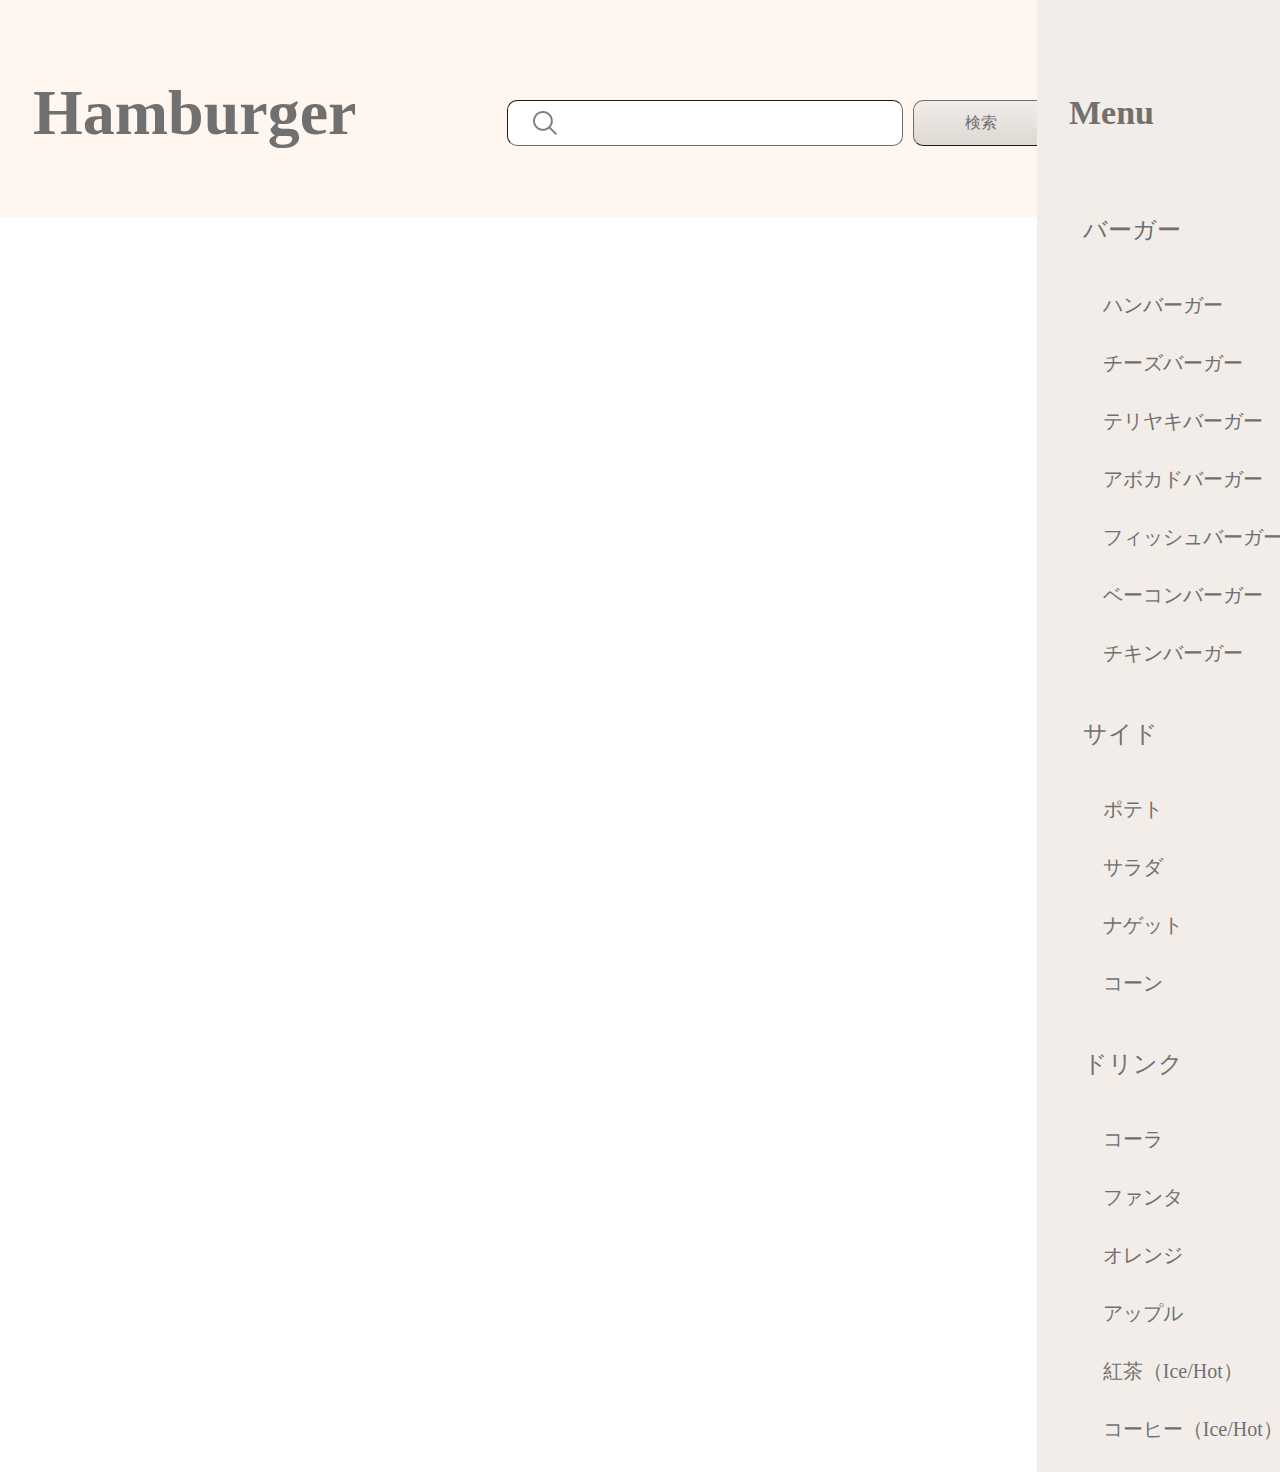
==== front.html @ cde48e70 "add new file" ====
<!DOCTYPE html>
<html lang="ja">
<head>
    <meta charset="UTF-8">
    <meta http-equiv="X-UA-Compatible" content="IE=edge">
    <meta name="viewport" content="width=device-width, initial-scale=1.0">
    <title>Hamburger</title>
    <link rel="stylesheet" href="css/reset.css">
    <link rel="stylesheet" href="css/style.css">
    <link href="https://use.fontawesome.com/releases/v5.6.1/css/all.css" rel="stylesheet">
    <script src="https://ajax.googleapis.com/ajax/libs/jquery/3.5.1/jquery.min.js"></script>
</head>
<body>
    <header class="l-header">
        <div class="l-header__left">
            <h1 class="l-header__left__head"><a href="front.html" class="l-header__left--color l-header__left--size">Hamburger</a></h1>
            <form action="search.html" method="get" class="p-form">
                <input type="search" class="c-search">
                <input type="submit" value="検索" class="c-submit">
            </form>
        </div>
        
        <div class="l-header__right">
            <button class="p-menu">Menu</button>
            <div class="p-sidebar">
                <span class="c-close">×</span>
                <dl class="p-sidebar__burger">
                    <dt><a href="#" class="u-sidebar-color">バーガー</a></dt>
                    <dd><a href="#" class="u-sidebar-color">ハンバーガー</a></dd>
                    <dd><a href="#" class="u-sidebar-color">チーズバーガー</a></dd>
                    <dd><a href="#" class="u-sidebar-color">テリヤキバーガー</a></dd>
                    <dd><a href="#" class="u-sidebar-color">アボカドバーガー</a></dd>
                    <dd><a href="#" class="u-sidebar-color">フィッシュバーガー</a></dd>
                    <dd><a href="#" class="u-sidebar-color">ベーコンバーガー</a></dd>
                    <dd><a href="#" class="u-sidebar-color">チキンバーガー</a></dd>
                </dl>
    
                <dl class="u-sidebar-margin">
                    <dt><a href="#" class="u-sidebar-color">サイド</a></dt>
                    <dd><a href="#" class="u-sidebar-color">ポテト</a></dd>
                    <dd><a href="#" class="u-sidebar-color">サラダ</a></dd>
                    <dd><a href="#" class="u-sidebar-color">ナゲット</a></dd>
                    <dd><a href="#" class="u-sidebar-color">コーン</a></dd>
                </dl>
    
                <dl class="u-sidebar-margin">
                    <dt><a href="#" class="u-sidebar-color">ドリンク</a></dt>
                    <dd><a href="#" class="u-sidebar-color">コーラ</a></dd>
                    <dd><a href="#" class="u-sidebar-color">ファンタ</a></dd>
                    <dd><a href="#" class="u-sidebar-color">オレンジ</a></dd>
                    <dd><a href="#" class="u-sidebar-color">アップル</a></dd>
                    <dd><a href="#" class="u-sidebar-color">紅茶（Ice/Hot）</a></dd>
                    <dd><a href="#" class="u-sidebar-color">コーヒー（Ice/Hot）</a></dd>
                </dl>
            </div>
        </div>
    </header>

    <main class="l-main">
        
    </main>

    <footer class="l-footer">

    </footer>

    <script src="js/script.js"></script>
</body>
</html>
---- css/style.css ----
@charset "UTF-8";
* {
  -webkit-box-sizing: border-box;
          box-sizing: border-box;
}

html {
  font-size: 62.5%;
}

body {
  overflow-x: hidden;
}

body.js-open {
  position: fixed;
  top: 0;
  left: 0;
  right: 0;
  z-index: 100;
  background: rgba(0, 0, 0, 0.4);
  -webkit-transition: all 500ms;
  transition: all 500ms;
}

li {
  list-style-type: none;
}

a {
  text-decoration: none;
  display: inline-block;
  color: black;
}

h1, h2, h3, h4, h5 {
  font-family: Roboto;
}

.l-header__left {
  background-color: #FFF7EF;
}

.l-header__left.js-open {
  background: rgba(0, 0, 0, 0.4);
}

@media (min-width: 1025px) {
  .l-header__left {
    display: -webkit-box;
    display: -ms-flexbox;
    display: flex;
    height: 21.7rem;
  }
}

.l-header__left__head {
  padding: 4rem 0 0;
  text-align: center;
}

@media (min-width: 1025px) {
  .l-header__left__head {
    padding: 6.5rem 0 0 3.3rem;
  }
}

.l-header__left--color {
  color: #707070;
}

.l-header__left--size {
  font-size: 4rem;
}

@media (min-width: 1025px) {
  .l-header__left--size {
    font-size: 6.4rem;
  }
}

.c-search {
  width: 23rem;
  height: 4.6rem;
  background-image: url("../../../img/パス 270.png");
  background-repeat: no-repeat;
  background-position: 7% center;
  border-radius: 10px;
  font-size: 25px;
  border-color: #707070;
  border-width: 1px;
}

.c-search.js-open {
  background: rgba(0, 0, 0, 0.4);
}

@media (min-width: 600px) {
  .c-search {
    width: 39.6rem;
  }
}

.c-submit {
  width: 7.8rem;
  height: 4.6rem;
  font-size: 1.6rem;
  color: #707070;
  margin: 0 0 0 1rem;
  border-radius: 10px;
  border-color: #707070;
  border-width: 1px;
  background: -webkit-gradient(linear, left top, left bottom, from(#F2EDE9), to(#DED8D3));
  background: linear-gradient(#F2EDE9, #DED8D3);
  cursor: pointer;
}

.c-submit.js-open {
  background: rgba(0, 0, 0, 0.4);
}

@media (min-width: 600px) {
  .c-submit {
    width: 13.6rem;
  }
}

.c-close {
  font-size: 700%;
  font-weight: bold;
  position: absolute;
  top: 5px;
  right: 17%;
  color: #707070;
  cursor: pointer;
}

@media (min-width: 600px) {
  .c-close {
    right: 58%;
  }
}

@media (min-width: 1025px) {
  .c-close {
    display: none;
  }
}

.p-form {
  display: -webkit-box;
  display: -ms-flexbox;
  display: flex;
  -webkit-box-pack: center;
      -ms-flex-pack: center;
          justify-content: center;
  padding: 4rem 0 4rem;
}

@media (min-width: 1025px) {
  .p-form {
    padding: 0;
    margin: 10rem 0 0 15rem;
  }
}

.p-menu {
  border-style: none;
  background-color: transparent;
  position: absolute;
  font-size: 2.0rem;
  font-family: Roboto;
  font-weight: bold;
  color: #707070;
  top: 14px;
  right: 16px;
}

@media (min-width: 600px) {
  .p-menu {
    font-size: 3.4rem;
  }
}

@media (min-width: 1025px) {
  .p-menu {
    z-index: 110;
    top: 8.6rem;
    right: 12rem;
  }
}

.p-sidebar {
  -webkit-transition: all 200ms 0s ease;
  transition: all 200ms 0s ease;
  position: fixed;
  top: 0;
  left: 100%;
  background: #F2EDE9;
  width: 100vw;
  height: 100vh;
  z-index: 110;
  overflow-y: auto;
}

@media (min-width: 1025px) {
  .p-sidebar {
    position: static;
    left: 81%;
    position: absolute;
    z-index: auto;
    height: auto;
    overflow-y: visible;
  }
}

.p-sidebar dt {
  font-size: 2.4rem;
  padding: 0 0 4.2rem 4.6rem;
  font-weight: normal;
}

.p-sidebar dd {
  font-size: 2.0rem;
  padding: 0 0 2.8rem 6.6rem;
  font-weight: normal;
}

.p-sidebar__burger {
  margin: 21.2rem 0 0 0;
}

.p-sidebar.js-open {
  left: 10%;
}

@media (min-width: 600px) {
  .p-sidebar.js-open {
    left: 55%;
  }
}

.u-sidebar-color {
  color: #707070;
}

.u-sidebar-margin {
  margin-top: 2rem;
}
/*# sourceMappingURL=style.css.map */
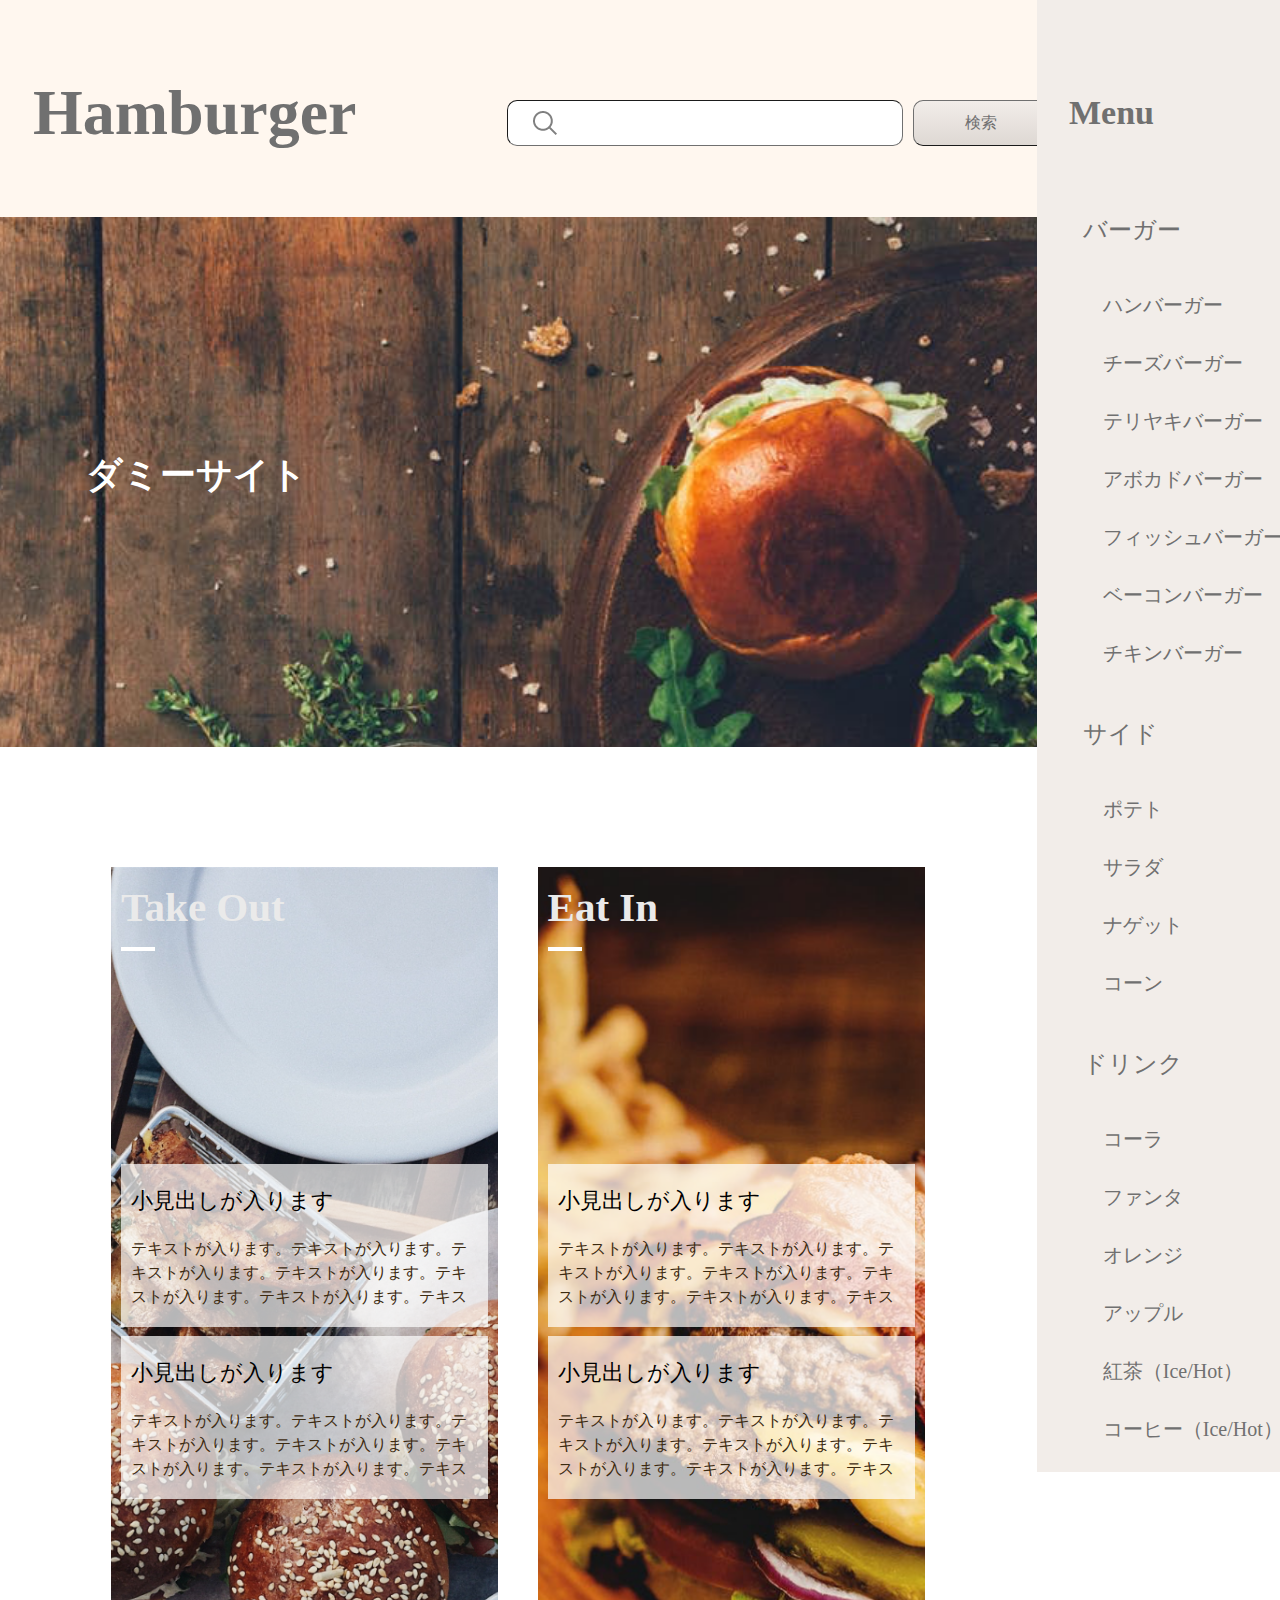
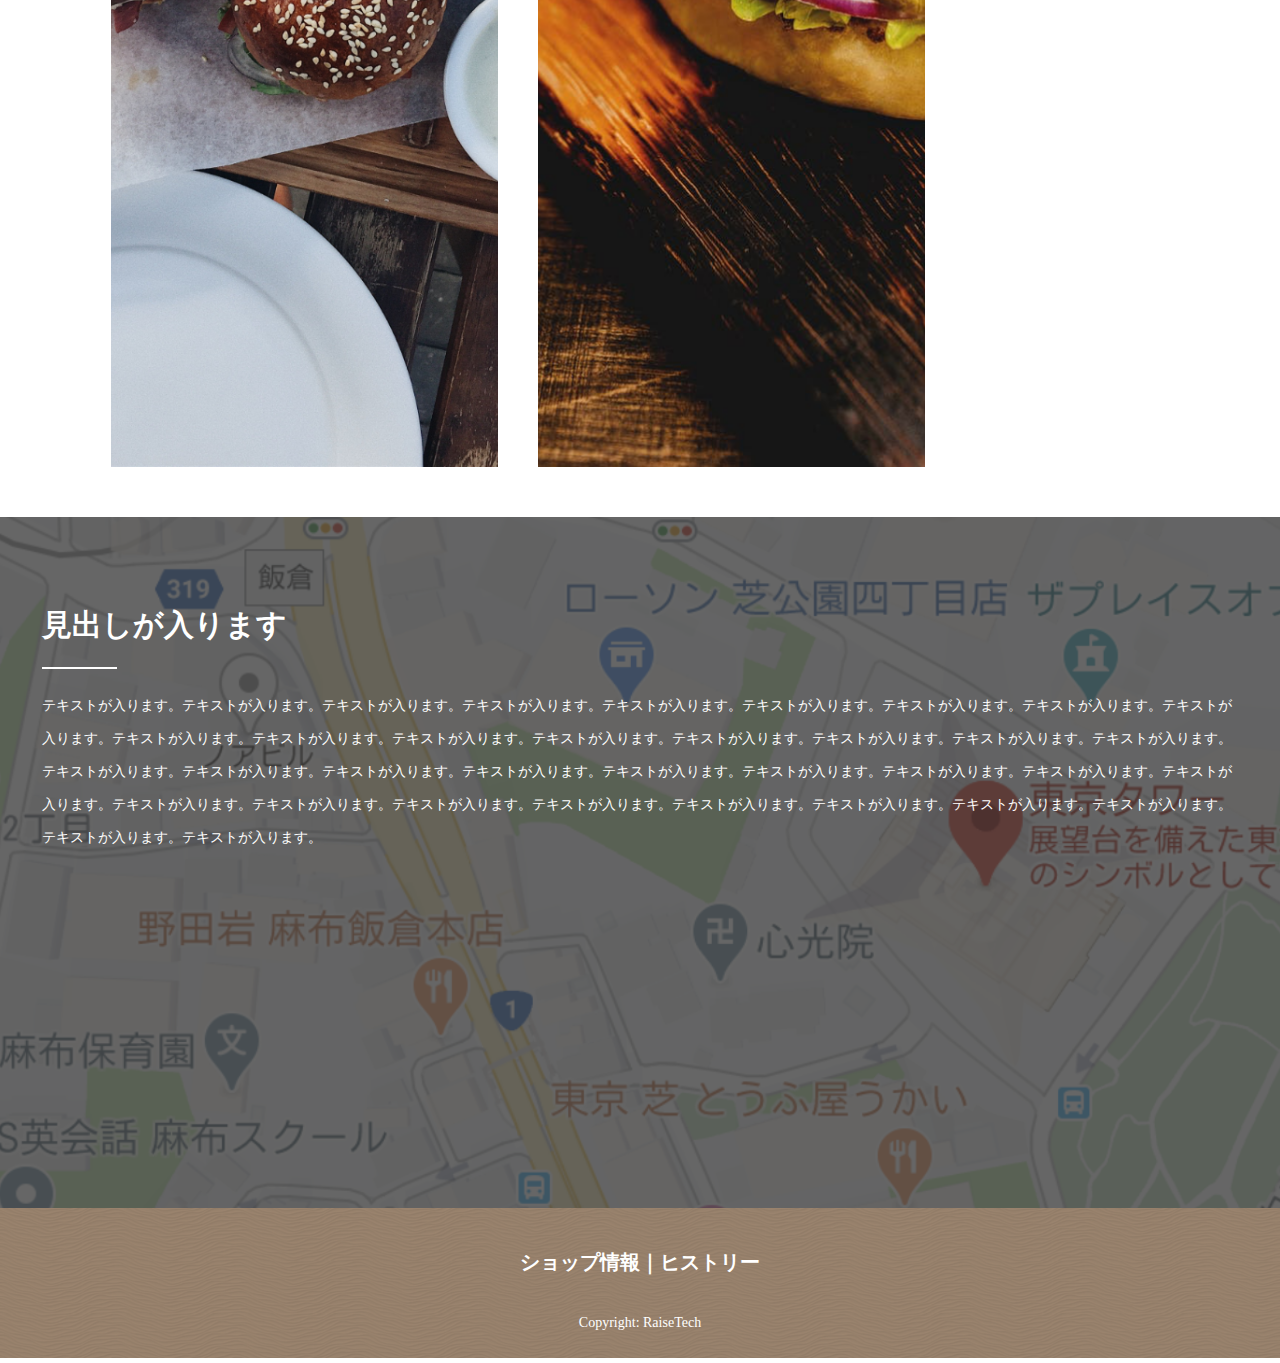
==== commit 63805688: "add new file" ====
--- a/front.html
+++ b/front.html
@@ -57,11 +57,56 @@
     </header>
 
     <main class="l-main">
-        
+        <figure class="p-top-image">
+            <img src="img/3ba5a44414bb3c0885c27ff614596431.png" alt="" class="p-top-image__img">
+            <h2 class="p-top-image__head p-top-image--size">ダミーサイト</h2>
+        </figure>
+        <div class="p-container-card">
+            <article class="p-card-out">
+                <img src="img/three-burgers-on-brown-wooden-tray-between-white-ceramic-6@2x.png" alt="Take Out Image" class="p-card-out__img">
+                <h3 class="p-card__head">Take Out</h3>
+                <span class="p-card__line"></span>
+                <div class="p-card__body1">
+                    <h4 class="p-card__body1__head">小見出しが入ります</h4>
+                    <p class="p-card__body1__text">テキストが入ります。テキストが入ります。テキストが入ります。テキストが入ります。テキストが入ります。テキストが入ります。テキストが入ります。テキストが入ります。テキストが入ります。テキストが入ります。テキストが入ります。テキストが入ります。</p>
+                </div>
+                <div class="p-card__body2">
+                    <h4 class="p-card__body2__head">小見出しが入ります</h4>
+                    <p class="p-card__body2__text">テキストが入ります。テキストが入ります。テキストが入ります。テキストが入ります。テキストが入ります。テキストが入ります。テキストが入ります。テキストが入ります。テキストが入ります。テキストが入ります。テキストが入ります。テキストが入ります。</p>
+                </div>
+            </article>
+            <article class="p-card-in">
+                <img src="img/473d814b175bd517b56eb309f2958725.png" alt="" class="p-card-in__img">
+                <h3 class="p-card__head">Eat In</h3>
+                <span class="p-card__line"></span>
+                <div class="p-card__body1">
+                    <h4 class="p-card__body1__head">小見出しが入ります</h4>
+                    <p class="p-card__body1__text">テキストが入ります。テキストが入ります。テキストが入ります。テキストが入ります。テキストが入ります。テキストが入ります。テキストが入ります。テキストが入ります。テキストが入ります。テキストが入ります。テキストが入ります。テキストが入ります。</p>
+                </div>
+                <div class="p-card__body2">
+                    <h4 class="p-card__body2__head">小見出しが入ります</h4>
+                    <p class="p-card__body2__text">テキストが入ります。テキストが入ります。テキストが入ります。テキストが入ります。テキストが入ります。テキストが入ります。テキストが入ります。テキストが入ります。テキストが入ります。テキストが入ります。テキストが入ります。テキストが入ります。</p>
+                </div>
+            </article>
+        </div>
+
+        <div class="p-map">
+            <img src="img/スクリーンショット 2020-02-10 11.47.42.png" alt="" class="p-map__img">
+            <div class="p-map__wrap">
+                <h5 class="p-map__wrap__head">見出しが入ります</h5>
+                <span class="p-map__wrap__line"></span>
+                <p class="p-map__wrap__text">テキストが入ります。テキストが入ります。テキストが入ります。テキストが入ります。テキストが入ります。テキストが入ります。テキストが入ります。テキストが入ります。テキストが入ります。テキストが入ります。テキストが入ります。テキストが入ります。テキストが入ります。テキストが入ります。テキストが入ります。テキストが入ります。テキストが入ります。テキストが入ります。テキストが入ります。テキストが入ります。テキストが入ります。テキストが入ります。テキストが入ります。テキストが入ります。テキストが入ります。テキストが入ります。テキストが入ります。テキストが入ります。テキストが入ります。テキストが入ります。テキストが入ります。テキストが入ります。テキストが入ります。テキストが入ります。テキストが入ります。テキストが入ります。</p>
+            </div>
+            <div class="p-map__wrap-thin"></div>
+        </div>
     </main>
 
     <footer class="l-footer">
-
+        <img src="img/レイヤー -7@2x.png" alt=""  class="l-footer__img">
+        <div class="l-footer__wrap">
+            <h6 class="l-footer__wrap__head">ショップ情報｜ヒストリー</h6>
+            <p class="l-footer__wrap__text">Copyright: RaiseTech</p>
+        </div>
     </footer>
 
     <script src="js/script.js"></script>
--- a/css/style.css
+++ b/css/style.css
@@ -77,6 +77,36 @@
   .l-header__left--size {
     font-size: 6.4rem;
   }
+}
+
+.l-footer {
+  position: relative;
+}
+
+.l-footer__img {
+  width: 100vw;
+  height: 15rem;
+}
+
+.l-footer__wrap {
+  width: 100vw;
+  position: absolute;
+  top: 0;
+  left: 0;
+  color: white;
+}
+
+.l-footer__wrap__head {
+  font-size: 2rem;
+  margin: 3.9rem 0 0 0;
+  text-align: center;
+}
+
+.l-footer__wrap__text {
+  width: 100%;
+  font-size: 1.4rem;
+  margin: 3.5rem auto 3rem;
+  text-align: center;
 }
 
 .c-search {
@@ -240,6 +270,227 @@
   }
 }
 
+.p-top-image {
+  position: relative;
+}
+
+.p-top-image__img {
+  -o-object-fit: cover;
+     object-fit: cover;
+  width: 100%;
+  height: 285px;
+}
+
+@media (min-width: 1025px) {
+  .p-top-image__img {
+    width: 81%;
+    height: 530px;
+  }
+}
+
+.p-top-image__head {
+  position: absolute;
+  top: 119px;
+  left: 25px;
+}
+
+@media (min-width: 600px) {
+  .p-top-image__head {
+    left: 86px;
+  }
+}
+
+@media (min-width: 1025px) {
+  .p-top-image__head {
+    top: 231px;
+    left: 86px;
+  }
+}
+
+.p-top-image--size {
+  font-size: 36px;
+  color: white;
+}
+
+.p-card-out {
+  padding: 2rem 2rem 0;
+  position: relative;
+}
+
+.p-card-out__img {
+  width: 100%;
+  height: 642px;
+  -o-object-fit: cover;
+     object-fit: cover;
+}
+
+@media (min-width: 1025px) {
+  .p-card-out__img {
+    height: 120rem;
+  }
+}
+
+.p-card-in {
+  padding: 2rem 2rem 0;
+  position: relative;
+}
+
+.p-card-in__img {
+  width: 100%;
+  height: 642px;
+  -o-object-fit: cover;
+     object-fit: cover;
+}
+
+@media (min-width: 1025px) {
+  .p-card-in__img {
+    height: 120rem;
+  }
+}
+
+.p-card__head {
+  position: absolute;
+  top: 3rem;
+  left: 3rem;
+  font-size: 41px;
+  font-family: Roboto;
+  color: #EAEAEA;
+}
+
+.p-card__line {
+  display: block;
+  position: absolute;
+  content: "";
+  width: 34px;
+  height: 4px;
+  background-color: white;
+  top: 10rem;
+  left: 3rem;
+}
+
+.p-card__body1 {
+  position: absolute;
+  top: 317px;
+  left: 30px;
+  right: 30px;
+  background-color: rgba(255, 255, 255, 0.7);
+  height: 163px;
+}
+
+.p-card__body1__head {
+  font-size: 22px;
+  font-weight: normal;
+  padding: 2rem 0 2rem 1rem;
+}
+
+.p-card__body1__text {
+  font-size: 16px;
+  padding: 0 1rem 0 1rem;
+  color: #3C2A10;
+  overflow: hidden;
+  height: 71px;
+}
+
+.p-card__body2 {
+  position: absolute;
+  top: 489px;
+  left: 30px;
+  right: 30px;
+  background-color: rgba(255, 255, 255, 0.7);
+  height: 163px;
+}
+
+.p-card__body2__head {
+  font-size: 22px;
+  font-weight: normal;
+  padding: 2rem 0 2rem 1rem;
+}
+
+.p-card__body2__text {
+  font-size: 16px;
+  padding: 0 1rem 0 1rem;
+  color: #3C2A10;
+  overflow: hidden;
+  height: 71px;
+}
+
+.p-container-card {
+  margin-bottom: 5rem;
+}
+
+@media (min-width: 600px) {
+  .p-container-card {
+    display: -webkit-box;
+    display: -ms-flexbox;
+    display: flex;
+    padding: 2rem 2rem 0 2rem;
+  }
+}
+
+@media (min-width: 1025px) {
+  .p-container-card {
+    width: 81%;
+    padding: 10rem 9.2rem 0 9.1rem;
+  }
+}
+
+.p-map {
+  position: relative;
+}
+
+.p-map__img {
+  height: 69.1rem;
+  -o-object-fit: cover;
+     object-fit: cover;
+}
+
+.p-map__wrap {
+  width: 100vw;
+  position: absolute;
+  top: 0;
+  left: 0;
+  height: 41.5rem;
+  padding: 3.5rem 4.2rem 0;
+  background: rgba(0, 0, 0, 0.6);
+  color: white;
+  z-index: 100;
+}
+
+.p-map__wrap__head {
+  font-size: 30px;
+  font-family: auto;
+}
+
+.p-map__wrap__line {
+  display: block;
+  content: "";
+  width: 75px;
+  height: 2px;
+  background-color: white;
+  margin-top: -3rem;
+}
+
+.p-map__wrap__text {
+  margin-top: 2rem;
+  font-size: 1.4rem;
+  line-height: 33px;
+}
+
+.p-map__wrap-thin {
+  position: absolute;
+  top: 41.5rem;
+  left: 0;
+  background: rgba(0, 0, 0, 0.3);
+  width: 100vw;
+  height: 27.6rem;
+}
+
+@media (min-width: 600px) {
+  .p-map__wrap-thin {
+    background: rgba(0, 0, 0, 0.6);
+  }
+}
+
 .u-sidebar-color {
   color: #707070;
 }
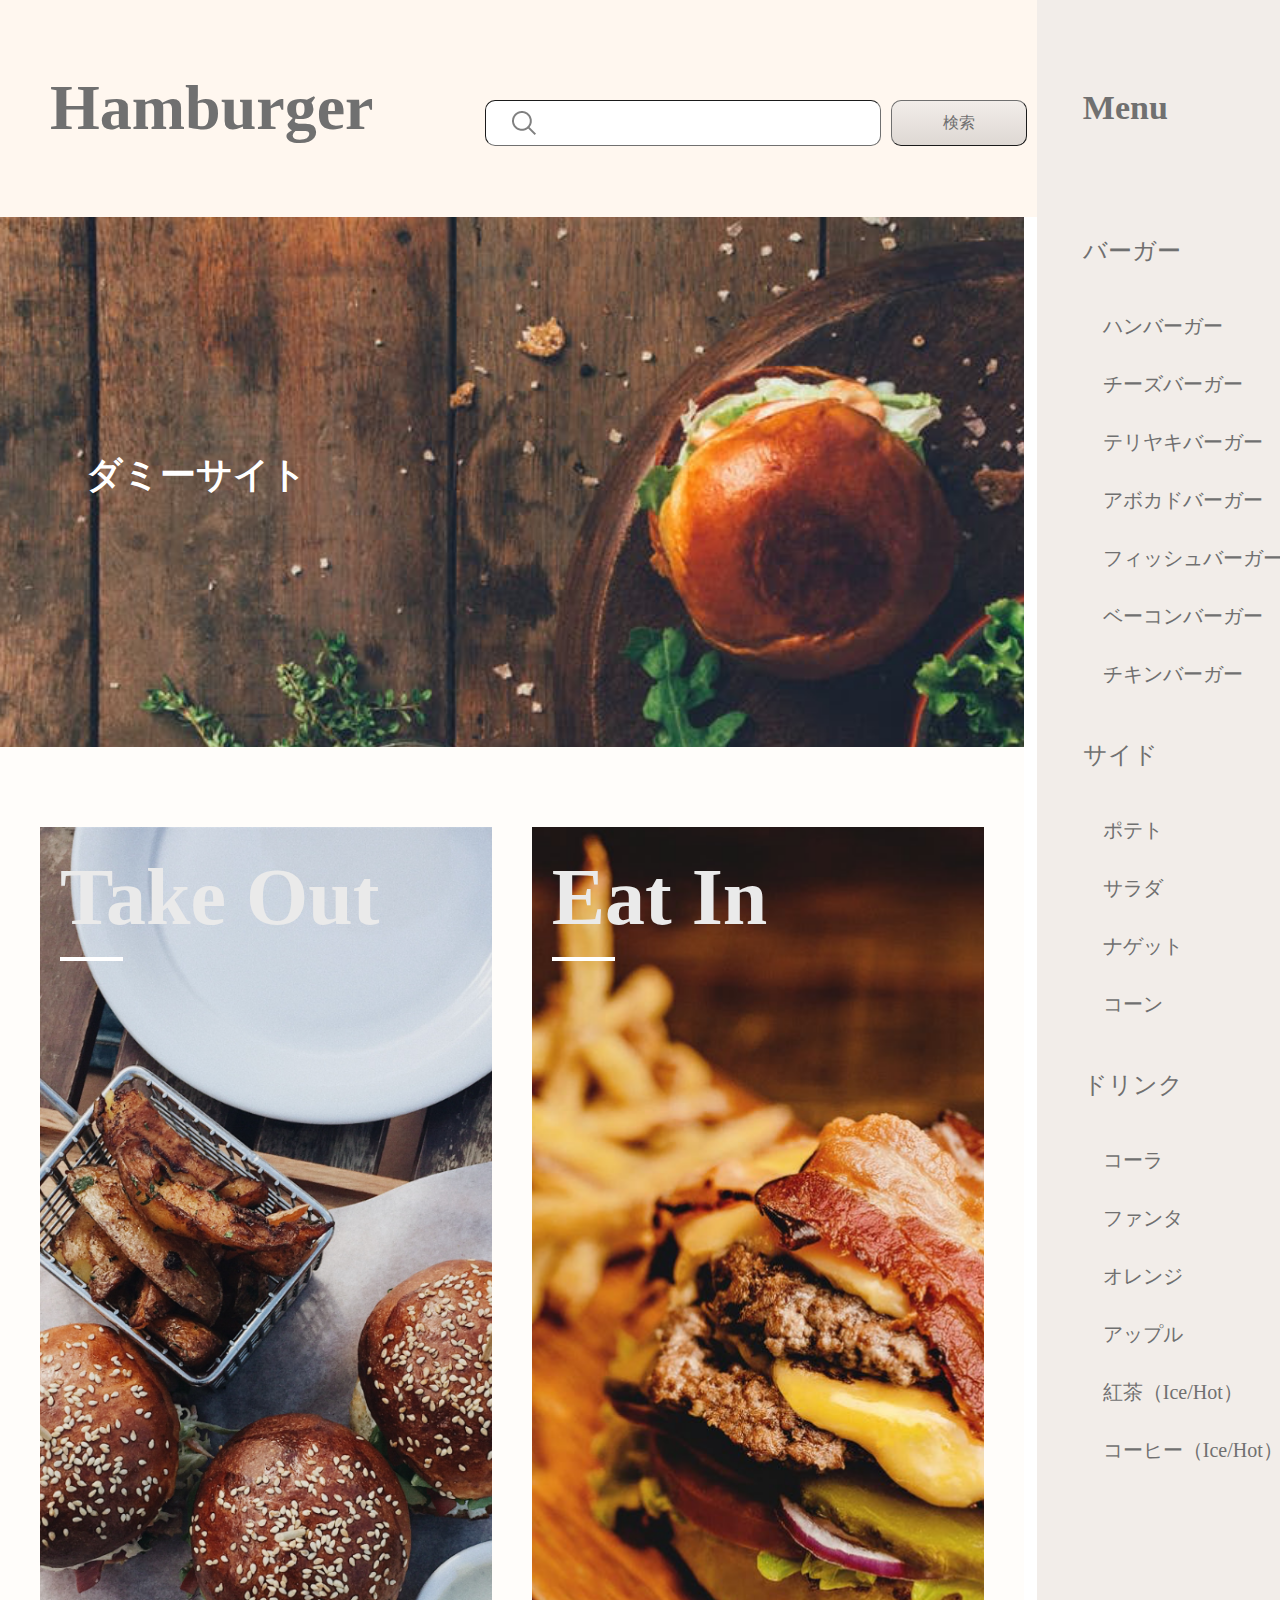
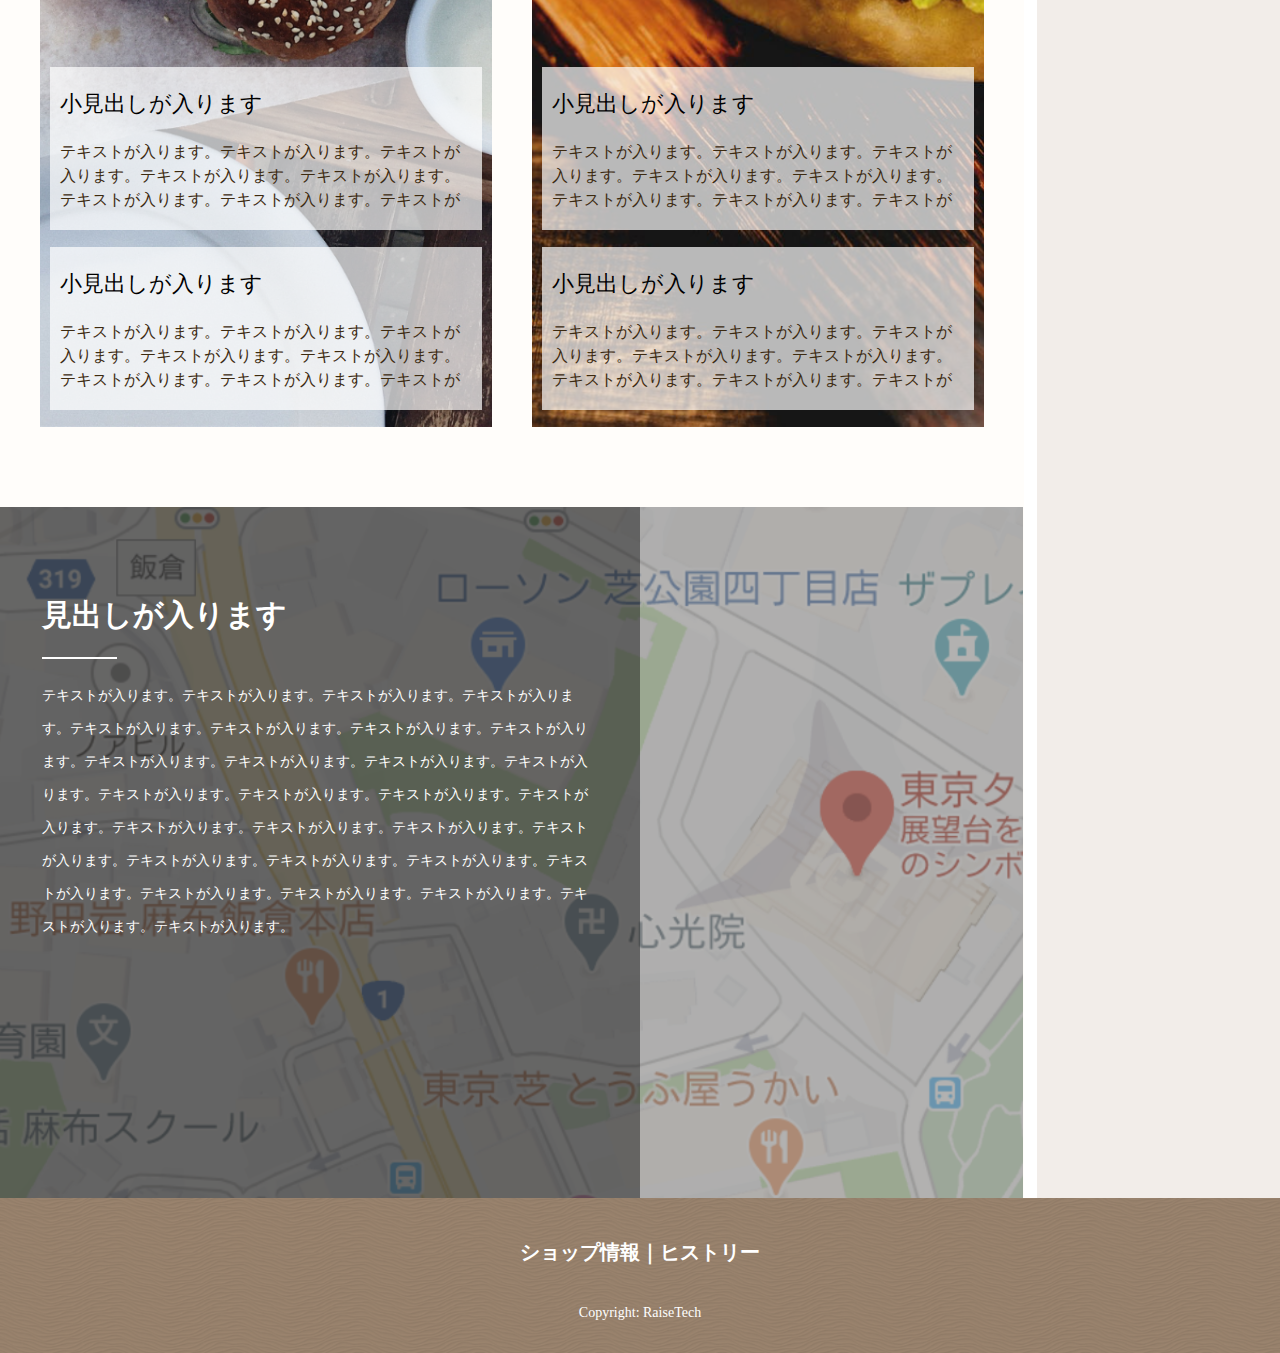
==== commit d693e324: "add new file" ====
--- a/front.html
+++ b/front.html
@@ -4,7 +4,7 @@
     <meta charset="UTF-8">
     <meta http-equiv="X-UA-Compatible" content="IE=edge">
     <meta name="viewport" content="width=device-width, initial-scale=1.0">
-    <title>Hamburger</title>
+    <title>Hamburger Front</title>
     <link rel="stylesheet" href="css/reset.css">
     <link rel="stylesheet" href="css/style.css">
     <link href="https://use.fontawesome.com/releases/v5.6.1/css/all.css" rel="stylesheet">
@@ -21,8 +21,9 @@
         </div>
         
         <div class="l-header__right">
-            <button class="p-menu">Menu</button>
+            <button class="c-menu">Menu</button>
             <div class="p-sidebar">
+                <h2 class="c-menu-pc">Menu</h2>
                 <span class="c-close">×</span>
                 <dl class="p-sidebar__burger">
                     <dt><a href="#" class="u-sidebar-color">バーガー</a></dt>
@@ -95,7 +96,7 @@
             <div class="p-map__wrap">
                 <h5 class="p-map__wrap__head">見出しが入ります</h5>
                 <span class="p-map__wrap__line"></span>
-                <p class="p-map__wrap__text">テキストが入ります。テキストが入ります。テキストが入ります。テキストが入ります。テキストが入ります。テキストが入ります。テキストが入ります。テキストが入ります。テキストが入ります。テキストが入ります。テキストが入ります。テキストが入ります。テキストが入ります。テキストが入ります。テキストが入ります。テキストが入ります。テキストが入ります。テキストが入ります。テキストが入ります。テキストが入ります。テキストが入ります。テキストが入ります。テキストが入ります。テキストが入ります。テキストが入ります。テキストが入ります。テキストが入ります。テキストが入ります。テキストが入ります。テキストが入ります。テキストが入ります。テキストが入ります。テキストが入ります。テキストが入ります。テキストが入ります。テキストが入ります。</p>
+                <p class="p-map__wrap__text">テキストが入ります。テキストが入ります。テキストが入ります。テキストが入ります。テキストが入ります。テキストが入ります。テキストが入ります。テキストが入ります。テキストが入ります。テキストが入ります。テキストが入ります。テキストが入ります。テキストが入ります。テキストが入ります。テキストが入ります。テキストが入ります。テキストが入ります。テキストが入ります。テキストが入ります。テキストが入ります。テキストが入ります。テキストが入ります。テキストが入ります。テキストが入ります。テキストが入ります。テキストが入ります。テキストが入ります。テキストが入ります。テキストが入ります。</p>
             </div>
             <div class="p-map__wrap-thin"></div>
         </div>
--- a/css/style.css
+++ b/css/style.css
@@ -39,6 +39,7 @@
 
 .l-header__left {
   background-color: #FFF7EF;
+  width: 100vw;
 }
 
 .l-header__left.js-open {
@@ -50,7 +51,11 @@
     display: -webkit-box;
     display: -ms-flexbox;
     display: flex;
+    -webkit-box-pack: justify;
+        -ms-flex-pack: justify;
+            justify-content: space-between;
     height: 21.7rem;
+    width: 81%;
   }
 }
 
@@ -61,7 +66,7 @@
 
 @media (min-width: 1025px) {
   .l-header__left__head {
-    padding: 6.5rem 0 0 3.3rem;
+    padding: 6rem 0 0 5rem;
   }
 }
 
@@ -79,13 +84,23 @@
   }
 }
 
+.l-main {
+  background-color: #FFFDFA;
+}
+
+@media (min-width: 1025px) {
+  .l-main {
+    width: 80vw;
+  }
+}
+
 .l-footer {
   position: relative;
 }
 
 .l-footer__img {
   width: 100vw;
-  height: 15rem;
+  height: 15.5rem;
 }
 
 .l-footer__wrap {
@@ -177,6 +192,93 @@
   }
 }
 
+.c-pagination-sp {
+  height: 11.4rem;
+}
+
+@media (min-width: 600px) {
+  .c-pagination-sp {
+    display: none;
+  }
+}
+
+.c-pagination-sp__list {
+  padding: 6rem 0 3rem;
+  color: #707070;
+  display: -webkit-box;
+  display: -ms-flexbox;
+  display: flex;
+  -webkit-box-pack: justify;
+      -ms-flex-pack: justify;
+          justify-content: space-between;
+}
+
+.c-pagination-sp__list li {
+  display: inline-block;
+  font-size: 1.6rem;
+}
+
+.c-pagination-sp__list li a {
+  font-size: 1.6rem;
+}
+
+.c-pagination-desktop {
+  height: 17.1rem;
+  display: none;
+}
+
+@media (min-width: 600px) {
+  .c-pagination-desktop {
+    display: block;
+  }
+}
+
+.c-pagination-desktop__list {
+  padding: 10.6rem 0 0 0;
+  display: -webkit-box;
+  display: -ms-flexbox;
+  display: flex;
+  -webkit-box-pack: center;
+      -ms-flex-pack: center;
+          justify-content: center;
+}
+
+.c-pagination-desktop__list li {
+  display: inline;
+  font-family: Roboto;
+  font-size: 1.6rem;
+  color: #707070;
+}
+
+.c-pagination-desktop__list li a {
+  color: #707070;
+  display: block;
+}
+
+.c-pagination-desktop__list__style {
+  padding: 0.4rem 1rem;
+  border: 1px solid #707070;
+  margin: 0 1.5rem 0 0;
+}
+
+.c-pagination-desktop__list__style--current-page {
+  background-color: black;
+  margin-left: 1.5rem;
+}
+
+.c-pagination-desktop__list__style--current-page .color {
+  color: white;
+}
+
+.c-pagination-desktop__list__page {
+  padding-top: 0.4rem;
+  margin-right: 1.5rem;
+}
+
+.c-pagination-desktop__list__component {
+  padding-top: 0.4rem;
+}
+
 .p-form {
   display: -webkit-box;
   display: -ms-flexbox;
@@ -190,11 +292,11 @@
 @media (min-width: 1025px) {
   .p-form {
     padding: 0;
-    margin: 10rem 0 0 15rem;
-  }
-}
-
-.p-menu {
+    margin: 10rem 1rem 0 0;
+  }
+}
+
+.c-menu {
   border-style: none;
   background-color: transparent;
   position: absolute;
@@ -207,16 +309,30 @@
 }
 
 @media (min-width: 600px) {
-  .p-menu {
+  .c-menu {
     font-size: 3.4rem;
   }
 }
 
 @media (min-width: 1025px) {
-  .p-menu {
-    z-index: 110;
+  .c-menu {
+    display: none;
     top: 8.6rem;
     right: 12rem;
+  }
+}
+
+.c-menu-pc {
+  display: none;
+}
+
+@media (min-width: 1025px) {
+  .c-menu-pc {
+    display: block;
+    font-size: 3.4rem;
+    font-family: Roboto;
+    color: #707070;
+    margin: 8.2rem 0 0 4.6rem;
   }
 }
 
@@ -235,11 +351,10 @@
 
 @media (min-width: 1025px) {
   .p-sidebar {
-    position: static;
+    position: absolute;
     left: 81%;
-    position: absolute;
     z-index: auto;
-    height: auto;
+    height: 2800px;
     overflow-y: visible;
   }
 }
@@ -258,6 +373,12 @@
 
 .p-sidebar__burger {
   margin: 21.2rem 0 0 0;
+}
+
+@media (min-width: 1025px) {
+  .p-sidebar__burger {
+    margin: 10rem 0 0 0;
+  }
 }
 
 .p-sidebar.js-open {
@@ -283,7 +404,6 @@
 
 @media (min-width: 1025px) {
   .p-top-image__img {
-    width: 81%;
     height: 530px;
   }
 }
@@ -310,6 +430,71 @@
 .p-top-image--size {
   font-size: 36px;
   color: white;
+}
+
+.p-top-image-archive {
+  position: relative;
+}
+
+.p-top-image-archive__img {
+  -o-object-fit: cover;
+     object-fit: cover;
+  width: 100%;
+  height: 285px;
+}
+
+@media (min-width: 1025px) {
+  .p-top-image-archive__img {
+    height: 239px;
+  }
+}
+
+.p-top-image-archive__wrapper {
+  position: absolute;
+  top: 0;
+  left: 0;
+  width: 100%;
+  height: 100%;
+  background: rgba(0, 0, 0, 0.6);
+  padding: 10.4rem 0 0 3.7rem;
+}
+
+@media (min-width: 600px) {
+  .p-top-image-archive__wrapper {
+    display: -webkit-box;
+    display: -ms-flexbox;
+    display: flex;
+    padding: 10.4rem 0 0 8.6rem;
+  }
+}
+
+@media (min-width: 1025px) {
+  .p-top-image-archive__wrapper {
+    padding: 8rem 0 0 8.6rem;
+  }
+}
+
+.p-top-image-archive__head {
+  font-size: 36px;
+  color: white;
+  font-family: Roboto;
+}
+
+@media (min-width: 600px) {
+  .p-top-image-archive__head {
+    font-size: 6rem;
+  }
+}
+
+.p-top-image-archive__text {
+  color: white;
+  font-size: 1.6rem;
+}
+
+@media (min-width: 600px) {
+  .p-top-image-archive__text {
+    padding: 4rem 0 0 2rem;
+  }
 }
 
 .p-card-out {
@@ -355,6 +540,13 @@
   font-size: 41px;
   font-family: Roboto;
   color: #EAEAEA;
+}
+
+@media (min-width: 1025px) {
+  .p-card__head {
+    font-size: 8rem;
+    left: 4rem;
+  }
 }
 
 .p-card__line {
@@ -368,6 +560,14 @@
   left: 3rem;
 }
 
+@media (min-width: 1025px) {
+  .p-card__line {
+    left: 4rem;
+    top: 15rem;
+    width: 6.3rem;
+  }
+}
+
 .p-card__body1 {
   position: absolute;
   top: 317px;
@@ -375,6 +575,12 @@
   right: 30px;
   background-color: rgba(255, 255, 255, 0.7);
   height: 163px;
+}
+
+@media (min-width: 1025px) {
+  .p-card__body1 {
+    top: 860px;
+  }
 }
 
 .p-card__body1__head {
@@ -400,6 +606,12 @@
   height: 163px;
 }
 
+@media (min-width: 1025px) {
+  .p-card__body2 {
+    top: 1040px;
+  }
+}
+
 .p-card__body2__head {
   font-size: 22px;
   font-weight: normal;
@@ -414,6 +626,117 @@
   height: 71px;
 }
 
+.p-card-article {
+  margin: 2rem 0 0 0;
+  height: 58.4rem;
+}
+
+@media (min-width: 600px) {
+  .p-card-article {
+    display: -webkit-box;
+    display: -ms-flexbox;
+    display: flex;
+    height: 35.4rem;
+  }
+}
+
+@media (min-width: 1025px) {
+  .p-card-article {
+    margin: 3rem 0 0 0;
+    height: 47.1rem;
+  }
+}
+
+.p-card-article__img__size {
+  -o-object-fit: cover;
+     object-fit: cover;
+  width: 100%;
+  height: 23rem;
+}
+
+@media (min-width: 600px) {
+  .p-card-article__img__size {
+    width: 48vw;
+    height: 35.4rem;
+  }
+}
+
+@media (min-width: 1025px) {
+  .p-card-article__img__size {
+    height: 47.1rem;
+  }
+}
+
+.p-card-article__detail {
+  background: #3C2B1C;
+  color: white;
+  height: 35.4rem;
+  padding: 3rem 7.3rem 0 1.6rem;
+}
+
+@media (min-width: 600px) {
+  .p-card-article__detail {
+    width: 50%;
+    padding: 3rem 6rem 0 3.6rem;
+  }
+}
+
+@media (min-width: 1025px) {
+  .p-card-article__detail {
+    height: 47.1rem;
+    padding: 5.3rem 9.6rem 0 6.3rem;
+  }
+}
+
+.p-card-article__detail__tophead {
+  font-size: 2rem;
+}
+
+.p-card-article__detail__middlehead {
+  font-size: 1.6rem;
+  padding: 2.5rem 0 0 0;
+  margin: 0;
+}
+
+.p-card-article__detail__text {
+  font-size: 1.6rem;
+  padding: 1rem 0 0 0;
+  line-height: 21px;
+  height: 11.4rem;
+}
+
+.p-card-article__detail div {
+  margin: 4rem auto 0;
+  text-align: center;
+}
+
+@media (min-width: 600px) {
+  .p-card-article__detail div {
+    margin: 7rem auto 0;
+  }
+}
+
+.p-card-article__detail div button {
+  width: 16.3rem;
+  height: 4.2rem;
+  background-color: white;
+  border-radius: 20px;
+  margin: 0 0 0 2rem;
+}
+
+@media (min-width: 1025px) {
+  .p-card-article__detail div button {
+    width: 29.2rem;
+    height: 7.6rem;
+    border-radius: 50px;
+  }
+}
+
+.p-card-article__detail div button a {
+  color: #707070;
+  font-size: 1.6rem;
+}
+
 .p-container-card {
   margin-bottom: 5rem;
 }
@@ -429,8 +752,18 @@
 
 @media (min-width: 1025px) {
   .p-container-card {
-    width: 81%;
-    padding: 10rem 9.2rem 0 9.1rem;
+    padding: 6rem 2rem 0 2rem;
+    margin-bottom: 8rem;
+  }
+}
+
+.p-container-archive {
+  padding: 0 2rem 0;
+}
+
+@media (min-width: 1025px) {
+  .p-container-archive {
+    padding: 0 4rem 0;
   }
 }
 
@@ -442,6 +775,12 @@
   height: 69.1rem;
   -o-object-fit: cover;
      object-fit: cover;
+}
+
+@media (min-width: 1025px) {
+  .p-map__img {
+    width: 79.9vw;
+  }
 }
 
 .p-map__wrap {
@@ -456,6 +795,13 @@
   z-index: 100;
 }
 
+@media (min-width: 1025px) {
+  .p-map__wrap {
+    width: 50vw;
+    height: 69.1rem;
+  }
+}
+
 .p-map__wrap__head {
   font-size: 30px;
   font-family: auto;
@@ -491,6 +837,55 @@
   }
 }
 
+@media (min-width: 1025px) {
+  .p-map__wrap-thin {
+    width: 29.9vw;
+    height: 69.1rem;
+    top: 0;
+    left: 50vw;
+    background: rgba(0, 0, 0, 0.3);
+  }
+}
+
+.p-caption__head {
+  font-size: 2.8rem;
+  padding: 3rem 0 0 0;
+  color: #3C2A10;
+}
+
+@media (min-width: 600px) {
+  .p-caption__head {
+    font-size: 3.6rem;
+  }
+}
+
+@media (min-width: 1025px) {
+  .p-caption__head {
+    padding: 6rem 0 0 0;
+  }
+}
+
+.p-caption__text {
+  font-size: 1.6rem;
+  padding: 2.6rem 0 0 0;
+  height: 27.6rem;
+  color: #3C2A10;
+}
+
+@media (min-width: 600px) {
+  .p-caption__text {
+    margin-bottom: 2rem;
+  }
+}
+
+@media (min-width: 1025px) {
+  .p-caption__text {
+    padding: 2.8rem 0 0 0;
+    height: 12rem;
+    margin-bottom: 4rem;
+  }
+}
+
 .u-sidebar-color {
   color: #707070;
 }
@@ -498,4 +893,16 @@
 .u-sidebar-margin {
   margin-top: 2rem;
 }
+
+@media (min-width: 1025px) {
+  .u-height-sidebar-archive {
+    height: 2500px;
+  }
+}
+
+@media (min-width: 1025px) {
+  .u-height-sidebar-search {
+    height: 3500px;
+  }
+}
 /*# sourceMappingURL=style.css.map */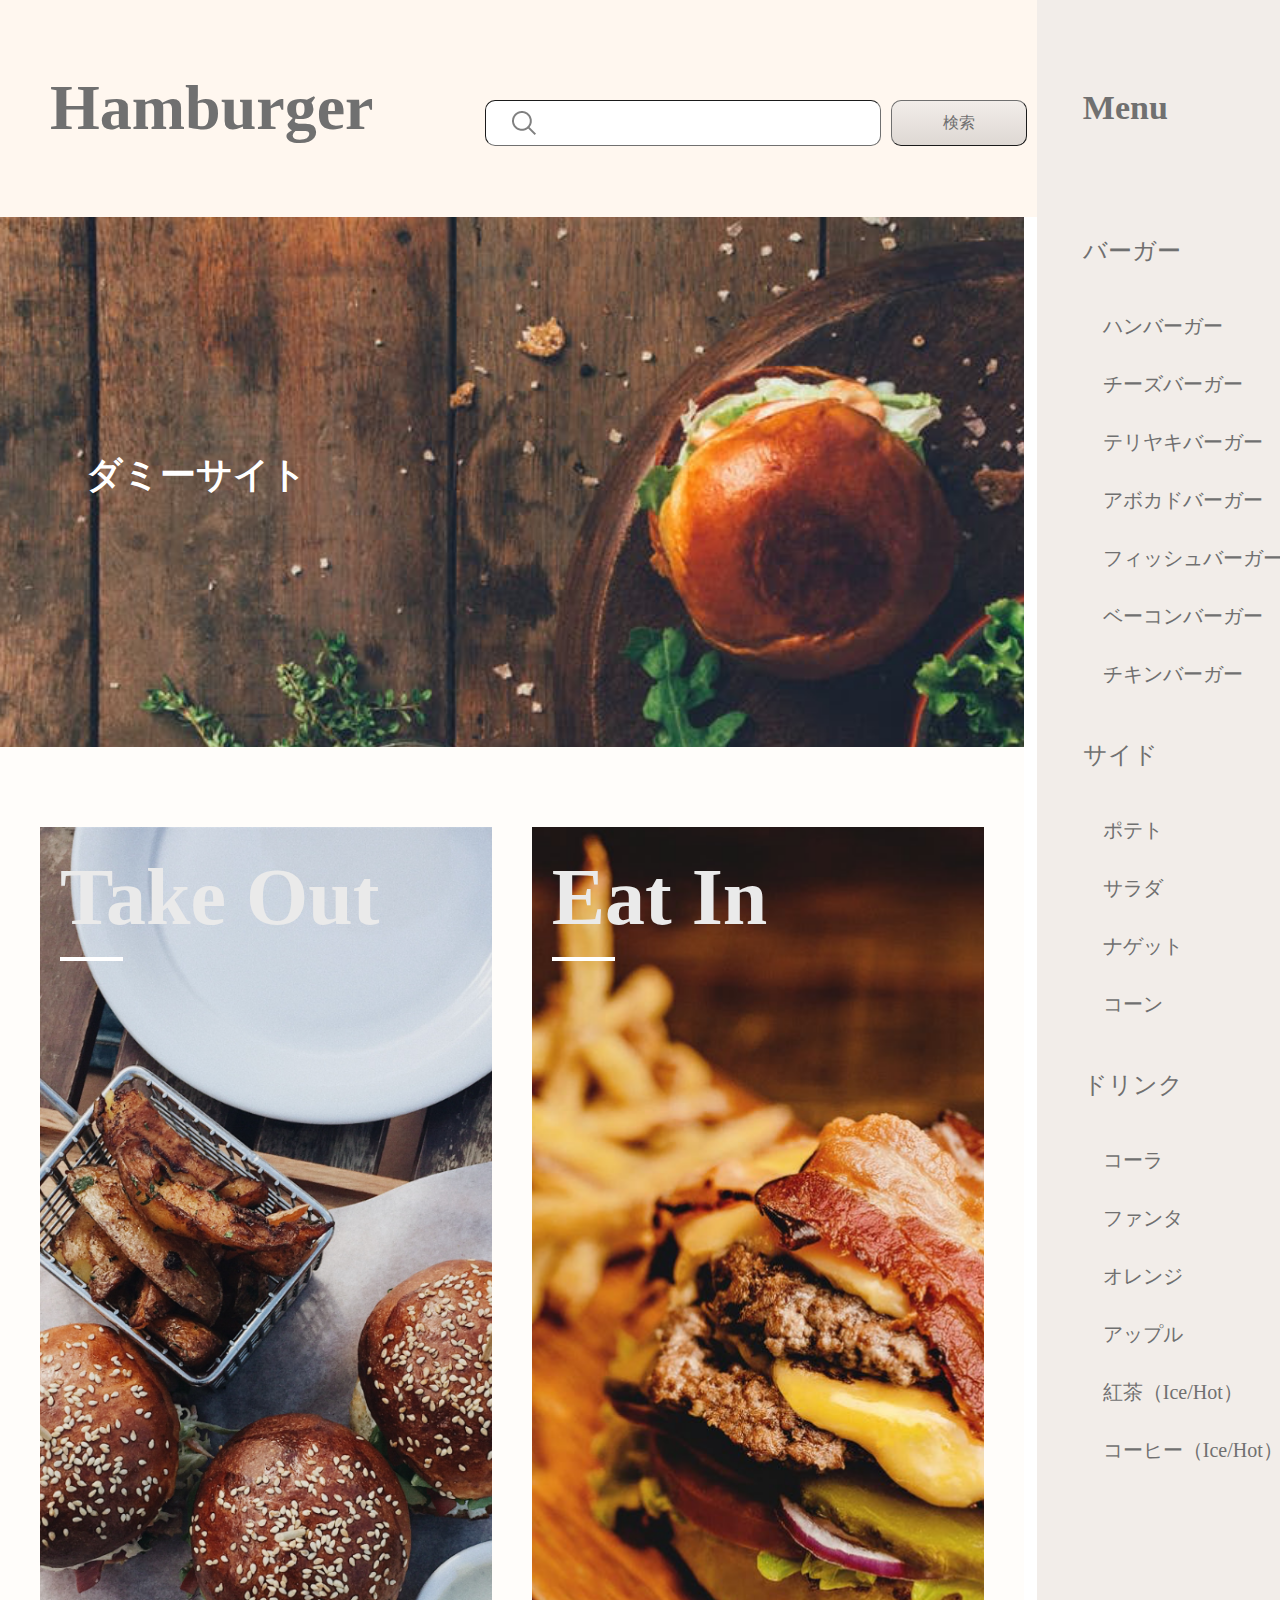
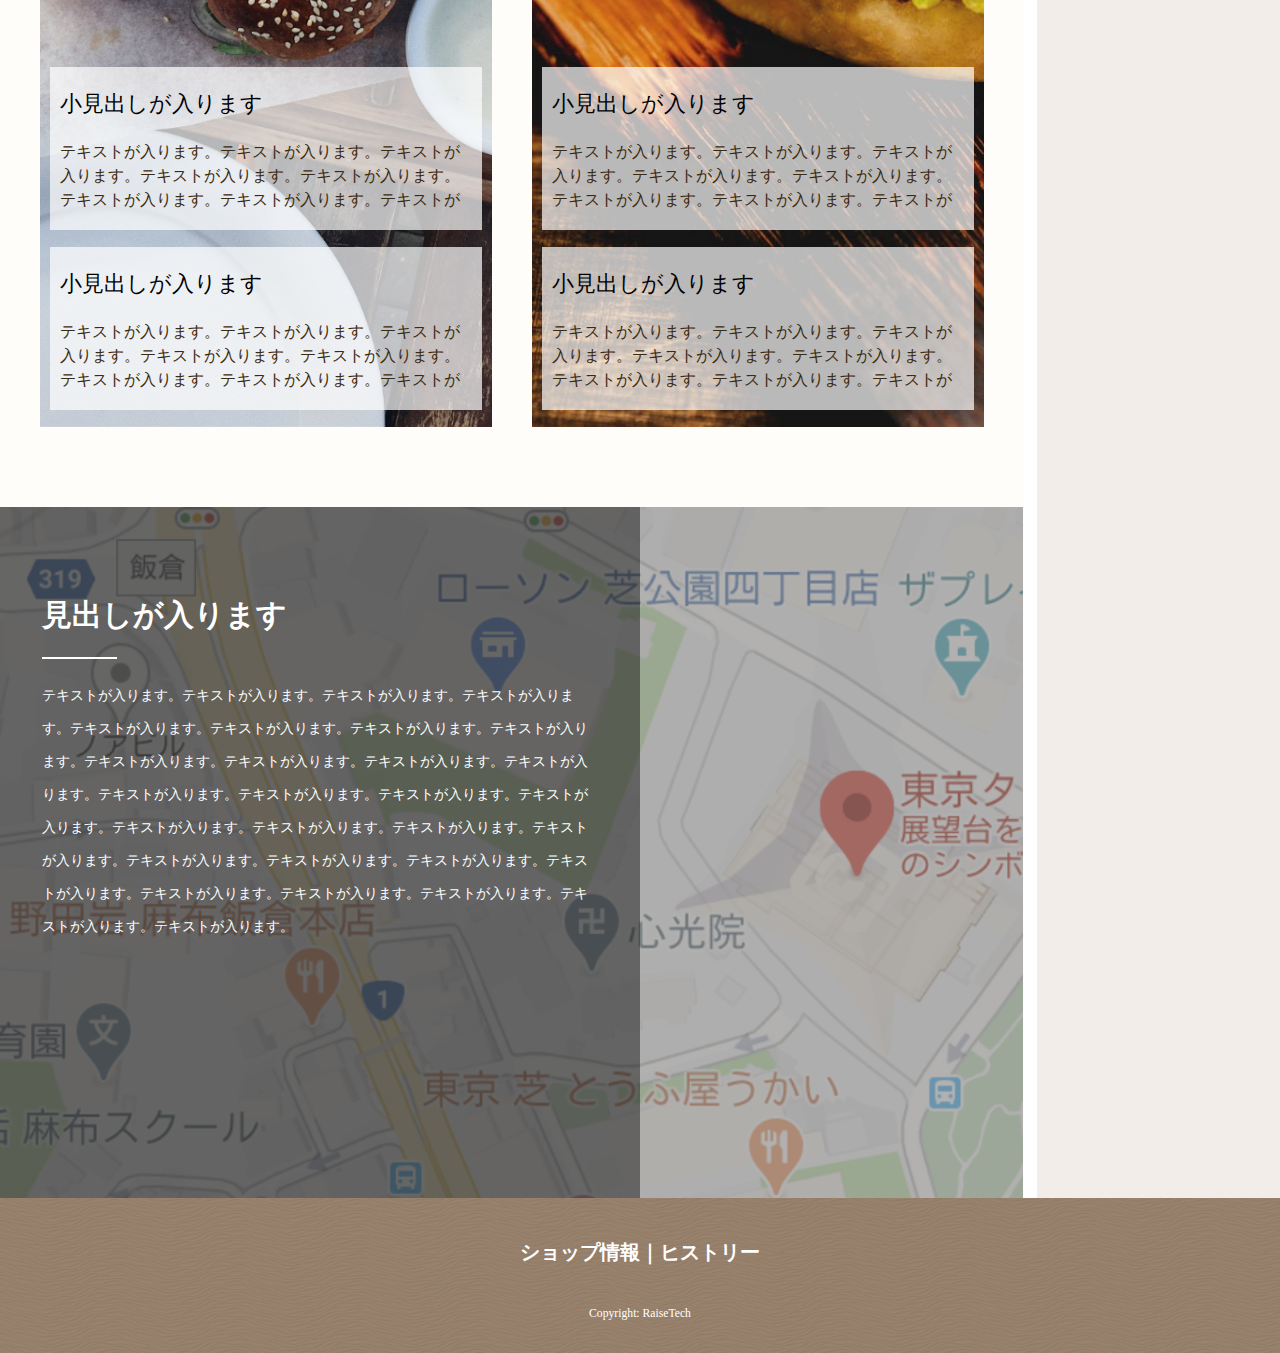
==== commit 59048050: "add new file" ====
--- a/front.html
+++ b/front.html
@@ -19,6 +19,7 @@
                 <input type="submit" value="検索" class="c-submit">
             </form>
         </div>
+
         
         <div class="l-header__right">
             <button class="c-menu">Menu</button>
@@ -35,7 +36,7 @@
                     <dd><a href="#" class="u-sidebar-color">ベーコンバーガー</a></dd>
                     <dd><a href="#" class="u-sidebar-color">チキンバーガー</a></dd>
                 </dl>
-    
+                
                 <dl class="u-sidebar-margin">
                     <dt><a href="#" class="u-sidebar-color">サイド</a></dt>
                     <dd><a href="#" class="u-sidebar-color">ポテト</a></dd>
@@ -43,7 +44,7 @@
                     <dd><a href="#" class="u-sidebar-color">ナゲット</a></dd>
                     <dd><a href="#" class="u-sidebar-color">コーン</a></dd>
                 </dl>
-    
+                
                 <dl class="u-sidebar-margin">
                     <dt><a href="#" class="u-sidebar-color">ドリンク</a></dt>
                     <dd><a href="#" class="u-sidebar-color">コーラ</a></dd>
@@ -55,8 +56,9 @@
                 </dl>
             </div>
         </div>
+        <div class="c-black-bg"></div>
     </header>
-
+    
     <main class="l-main">
         <figure class="p-top-image">
             <img src="img/3ba5a44414bb3c0885c27ff614596431.png" alt="" class="p-top-image__img">
@@ -106,7 +108,7 @@
         <img src="img/レイヤー -7@2x.png" alt=""  class="l-footer__img">
         <div class="l-footer__wrap">
             <h6 class="l-footer__wrap__head">ショップ情報｜ヒストリー</h6>
-            <p class="l-footer__wrap__text">Copyright: RaiseTech</p>
+            <p class="l-footer__wrap__text"><small>Copyright: RaiseTech</small></p>
         </div>
     </footer>
 
--- a/css/style.css
+++ b/css/style.css
@@ -14,13 +14,6 @@
 
 body.js-open {
   position: fixed;
-  top: 0;
-  left: 0;
-  right: 0;
-  z-index: 100;
-  background: rgba(0, 0, 0, 0.4);
-  -webkit-transition: all 500ms;
-  transition: all 500ms;
 }
 
 li {
@@ -134,6 +127,7 @@
   font-size: 25px;
   border-color: #707070;
   border-width: 1px;
+  padding-left: 5rem;
 }
 
 .c-search.js-open {
@@ -142,6 +136,7 @@
 
 @media (min-width: 600px) {
   .c-search {
+    padding-left: 7rem;
     width: 39.6rem;
   }
 }
@@ -279,6 +274,25 @@
   padding-top: 0.4rem;
 }
 
+.c-black-bg {
+  position: fixed;
+  left: 0;
+  top: 0;
+  width: 100vw;
+  height: 100vh;
+  z-index: 100;
+  background-color: #000;
+  opacity: 0;
+  visibility: hidden;
+  -webkit-transition: all .6s;
+  transition: all .6s;
+}
+
+.js-black-bg {
+  opacity: .8;
+  visibility: visible;
+}
+
 .p-form {
   display: -webkit-box;
   display: -ms-flexbox;
@@ -792,7 +806,7 @@
   padding: 3.5rem 4.2rem 0;
   background: rgba(0, 0, 0, 0.6);
   color: white;
-  z-index: 100;
+  z-index: 50;
 }
 
 @media (min-width: 1025px) {
@@ -870,6 +884,7 @@
   padding: 2.6rem 0 0 0;
   height: 27.6rem;
   color: #3C2A10;
+  font-weight: 500;
 }
 
 @media (min-width: 600px) {
